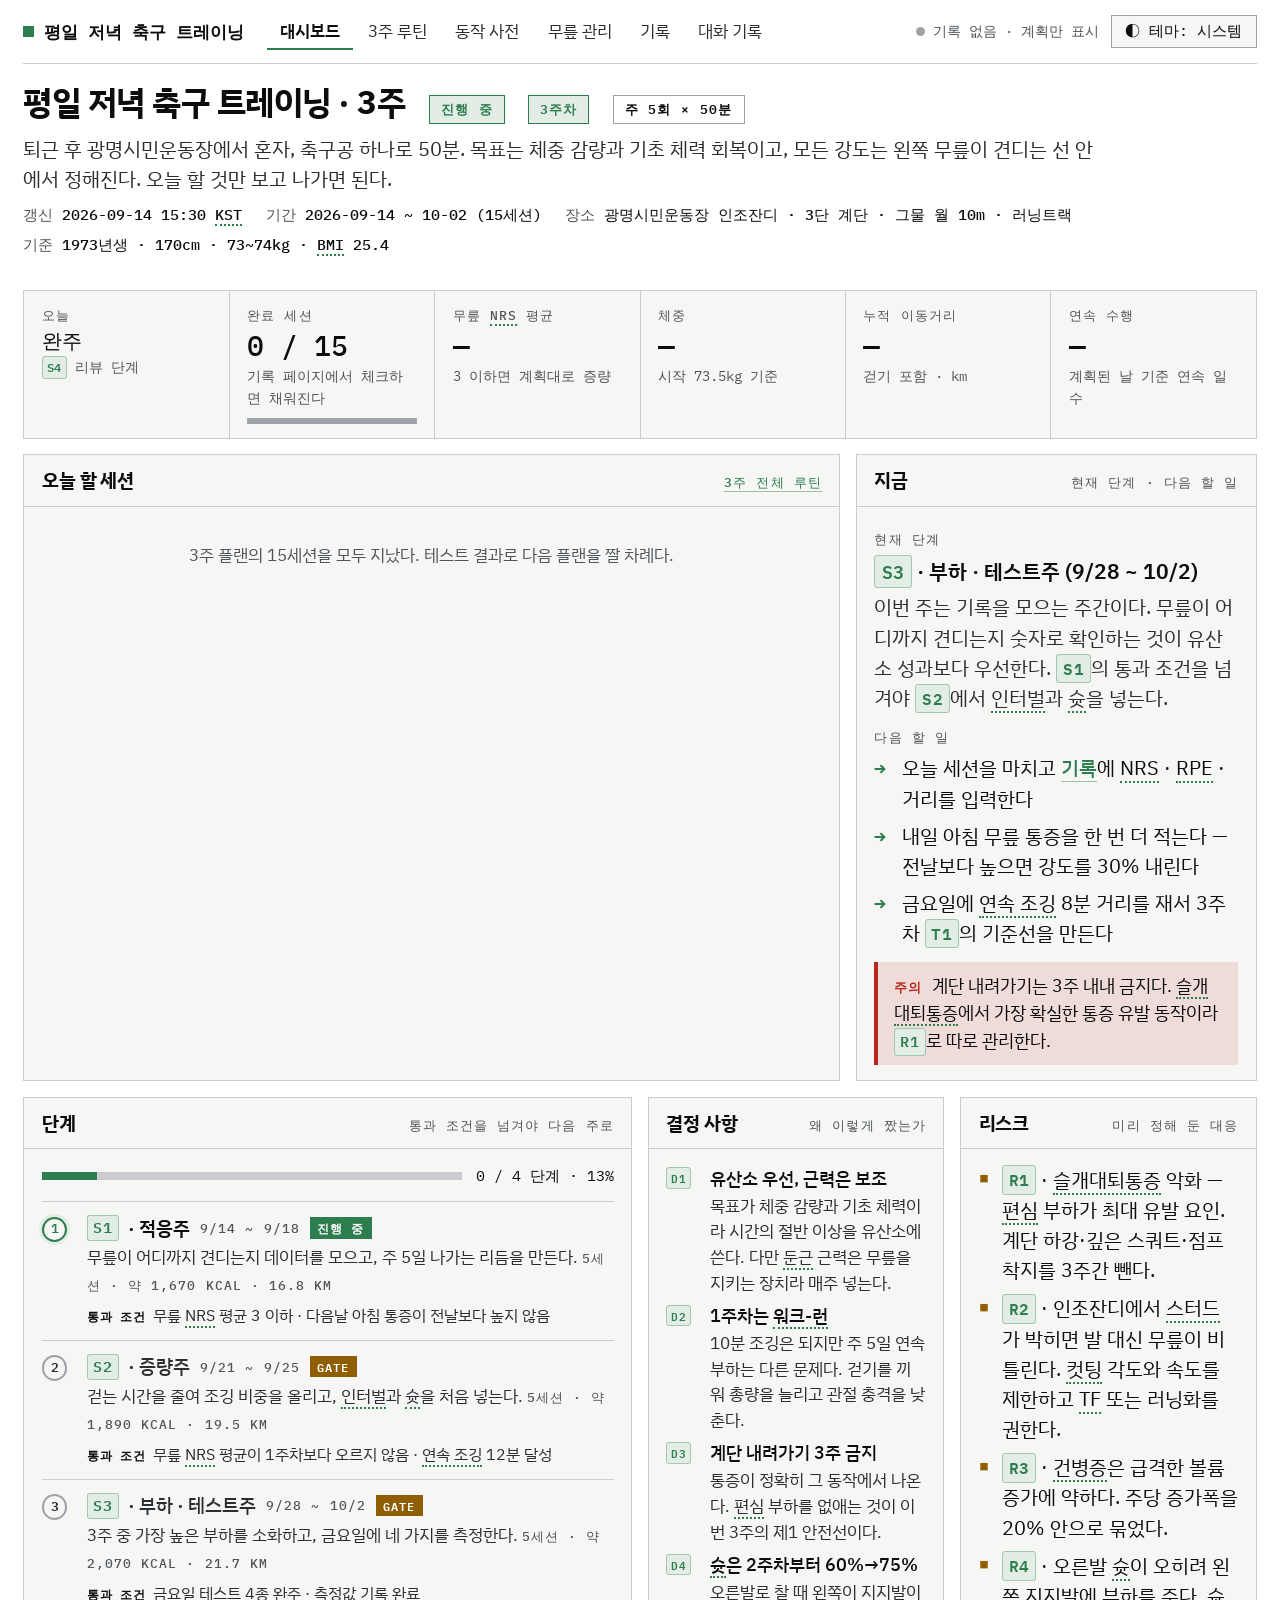
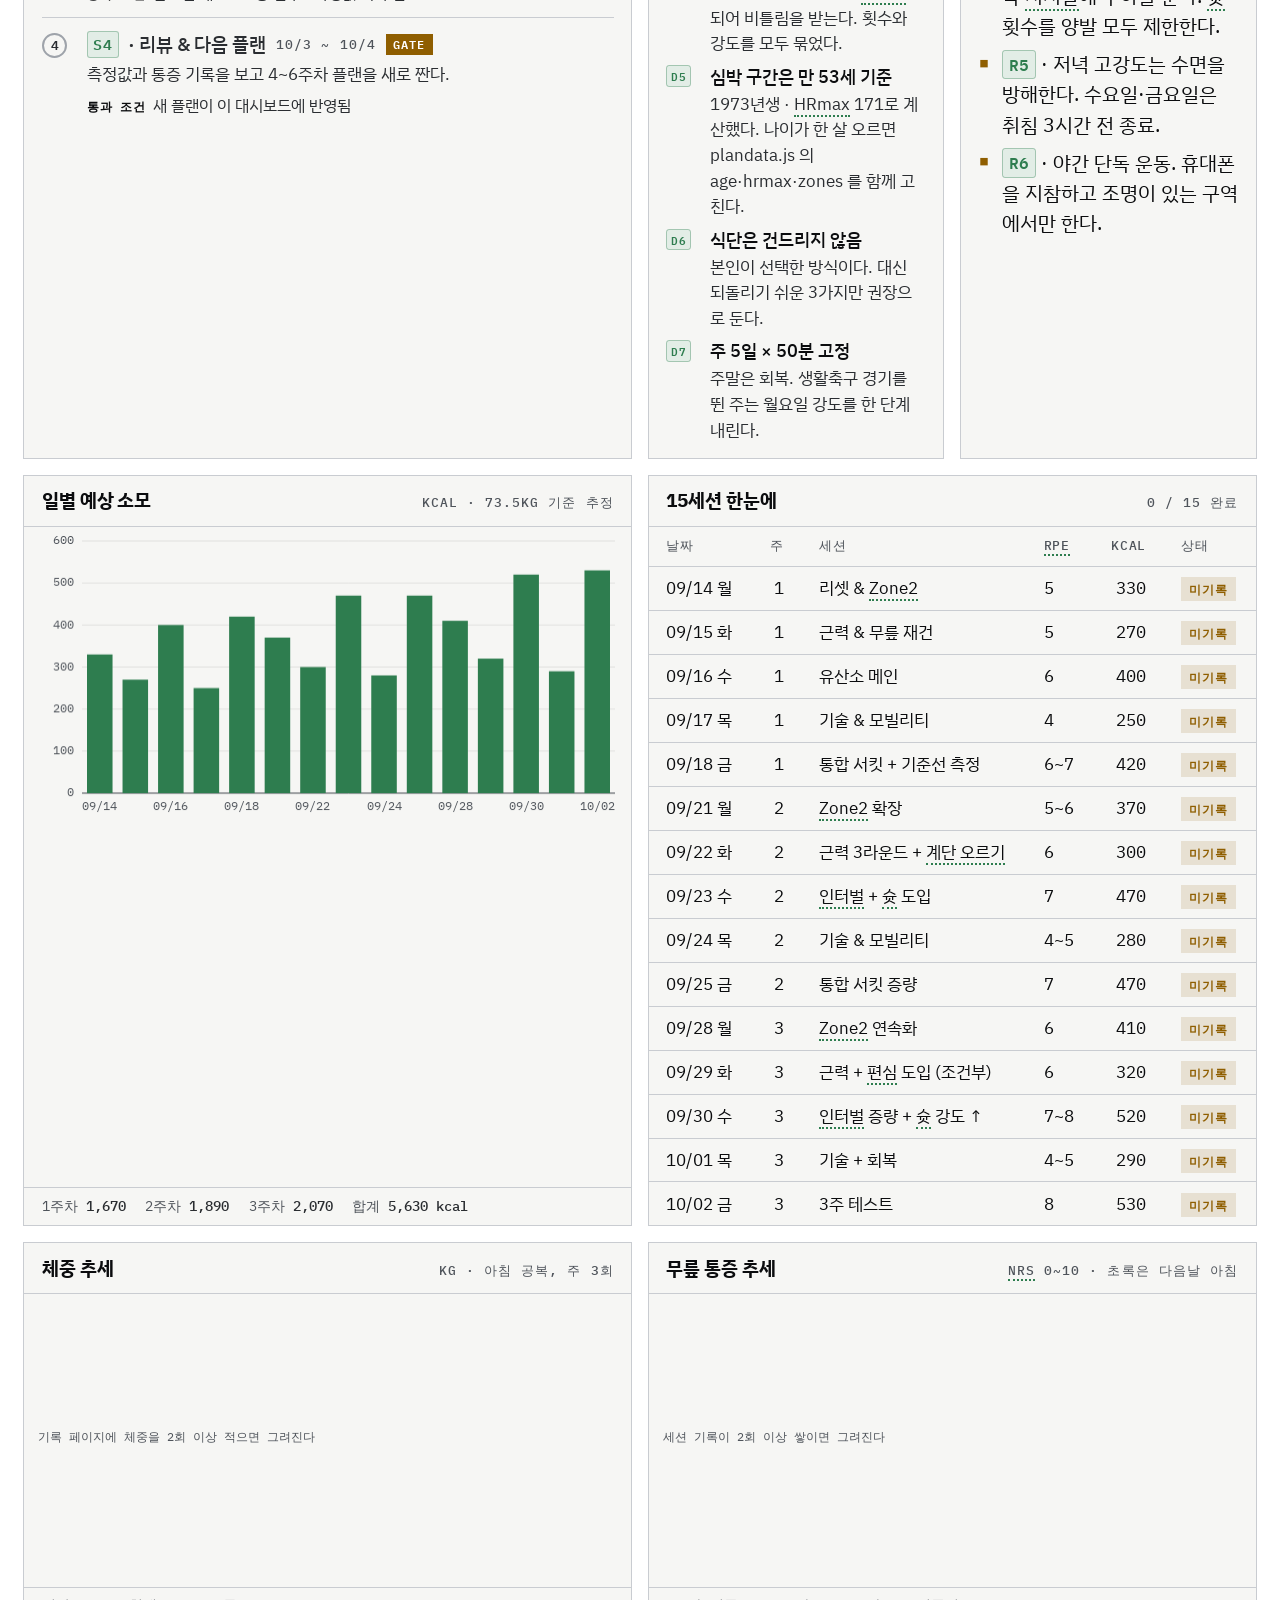
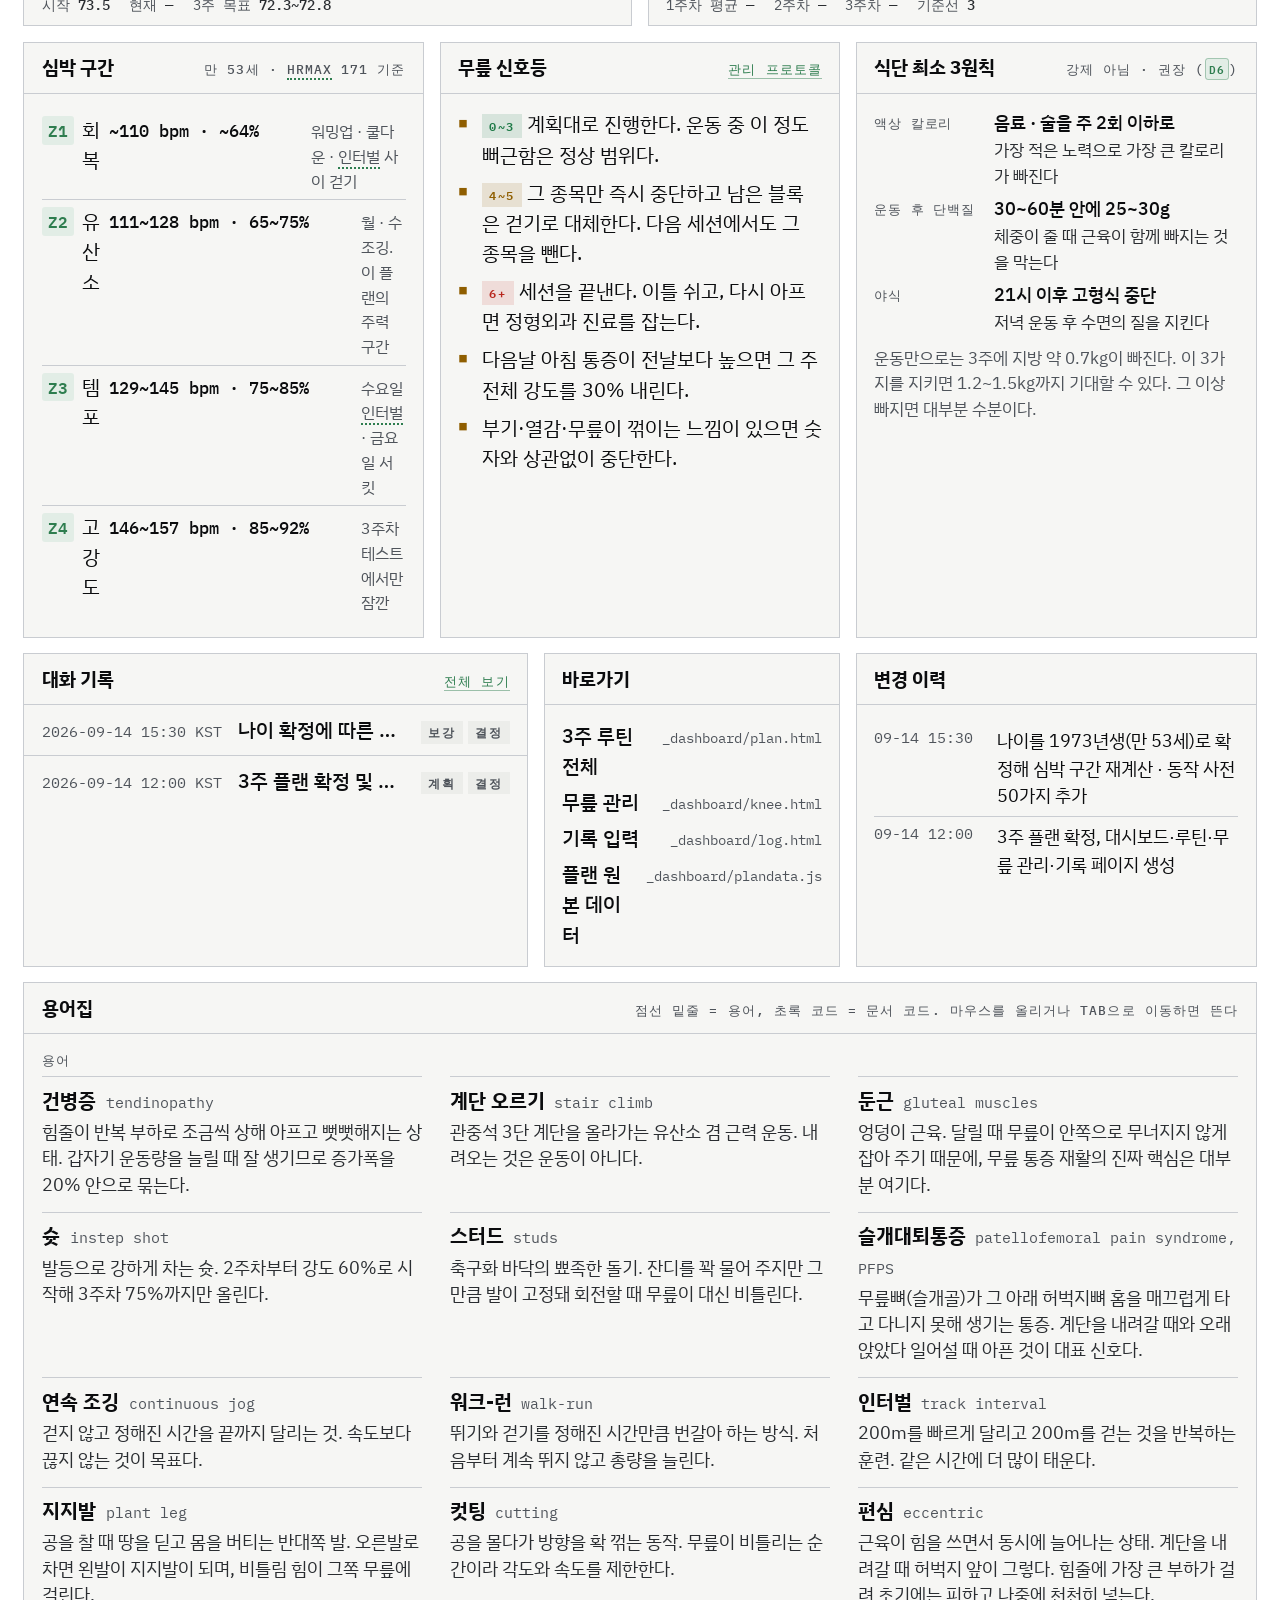
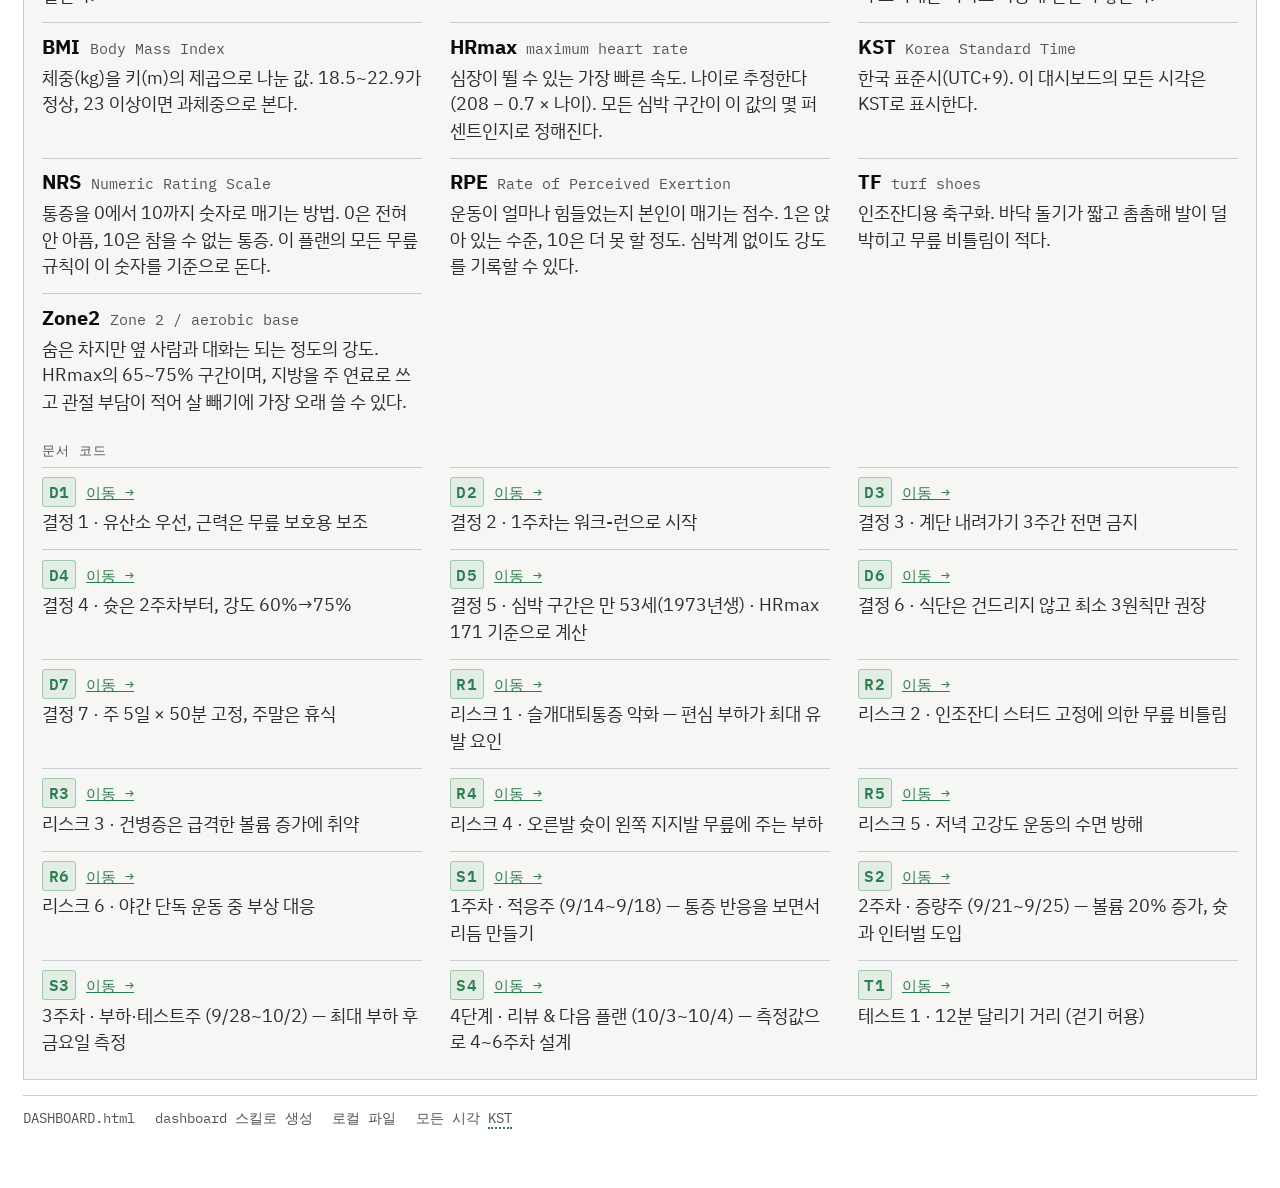
==== index.html @ fad3bba0 "init" ====
<!doctype html>
<html lang="ko">
<head>
<meta charset="utf-8">
<meta name="viewport" content="width=device-width, initial-scale=1">
<title>평일 저녁 축구 트레이닝</title>
<!-- 저장소 주소로 들어왔을 때 대시보드로 보낸다.
     DASHBOARD.html 이 본체이고 이 파일은 입구 역할만 한다 (파일명을 바꾸지 않기 위해). -->
<meta http-equiv="refresh" content="0; url=DASHBOARD.html">
<link rel="canonical" href="DASHBOARD.html">
<style>
body{margin:0;display:grid;place-items:center;min-height:100vh;
  font:500 15px/1.6 system-ui,-apple-system,"Segoe UI",sans-serif;
  background:#f7f7f5;color:#44443f}
@media (prefers-color-scheme:dark){body{background:#17171a;color:#a8a8a2}}
a{color:#2E7D4F}
</style>
</head>
<body>
<p>대시보드로 이동합니다. 넘어가지 않으면 <a href="DASHBOARD.html">여기를 누르세요</a>.</p>
<script>location.replace('DASHBOARD.html');</script>
</body>
</html>
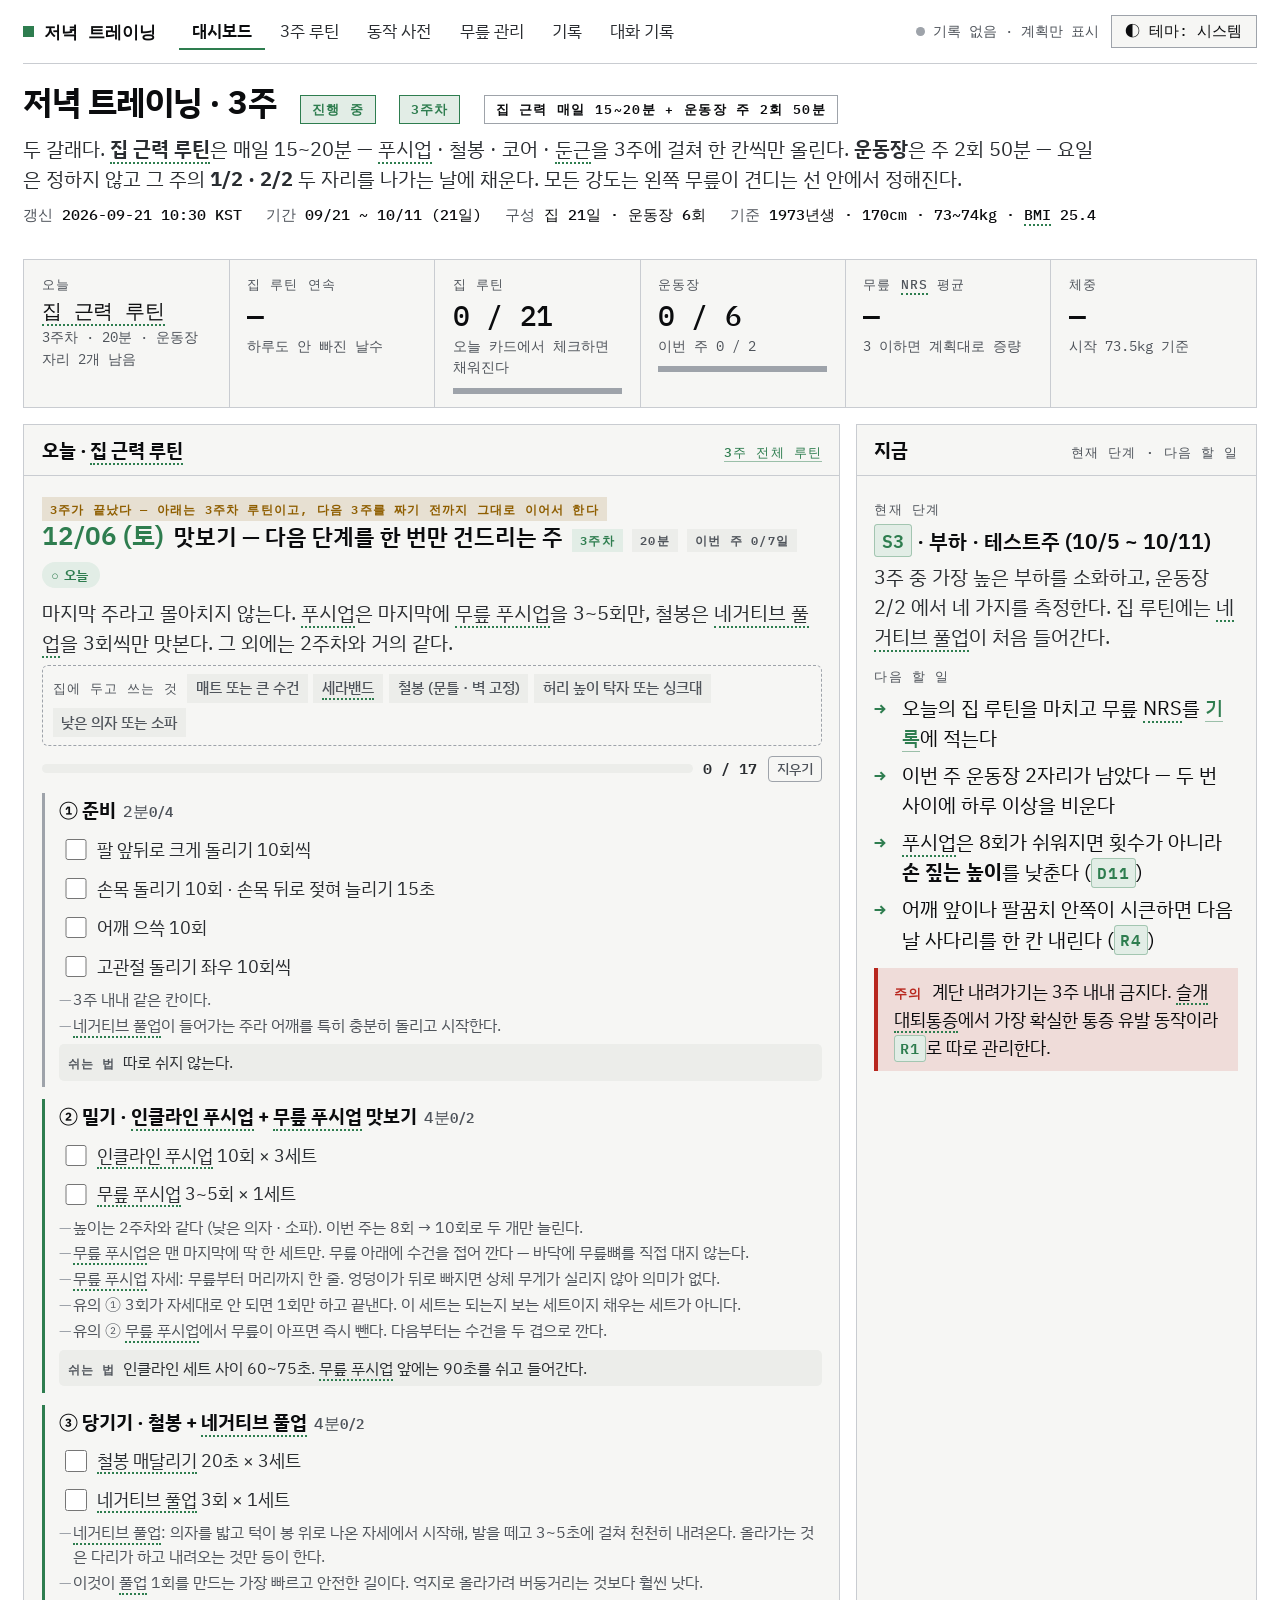
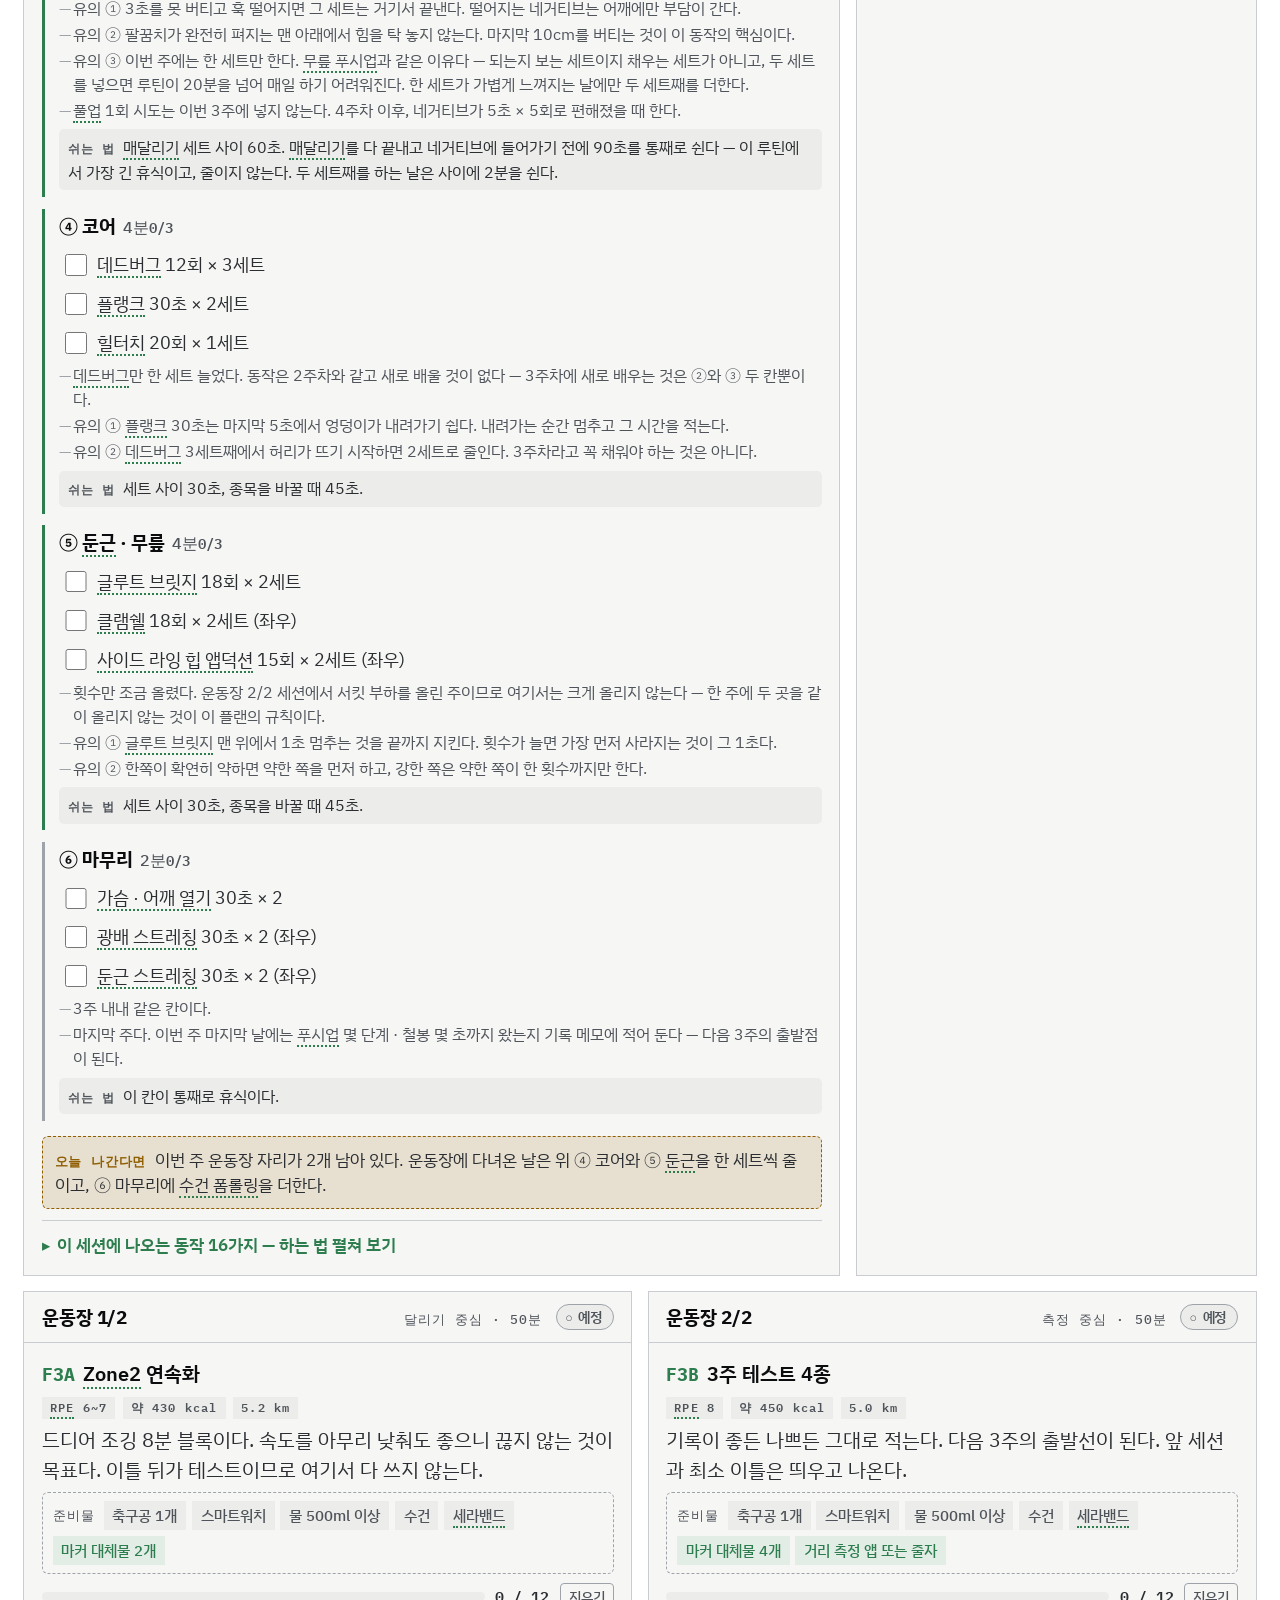
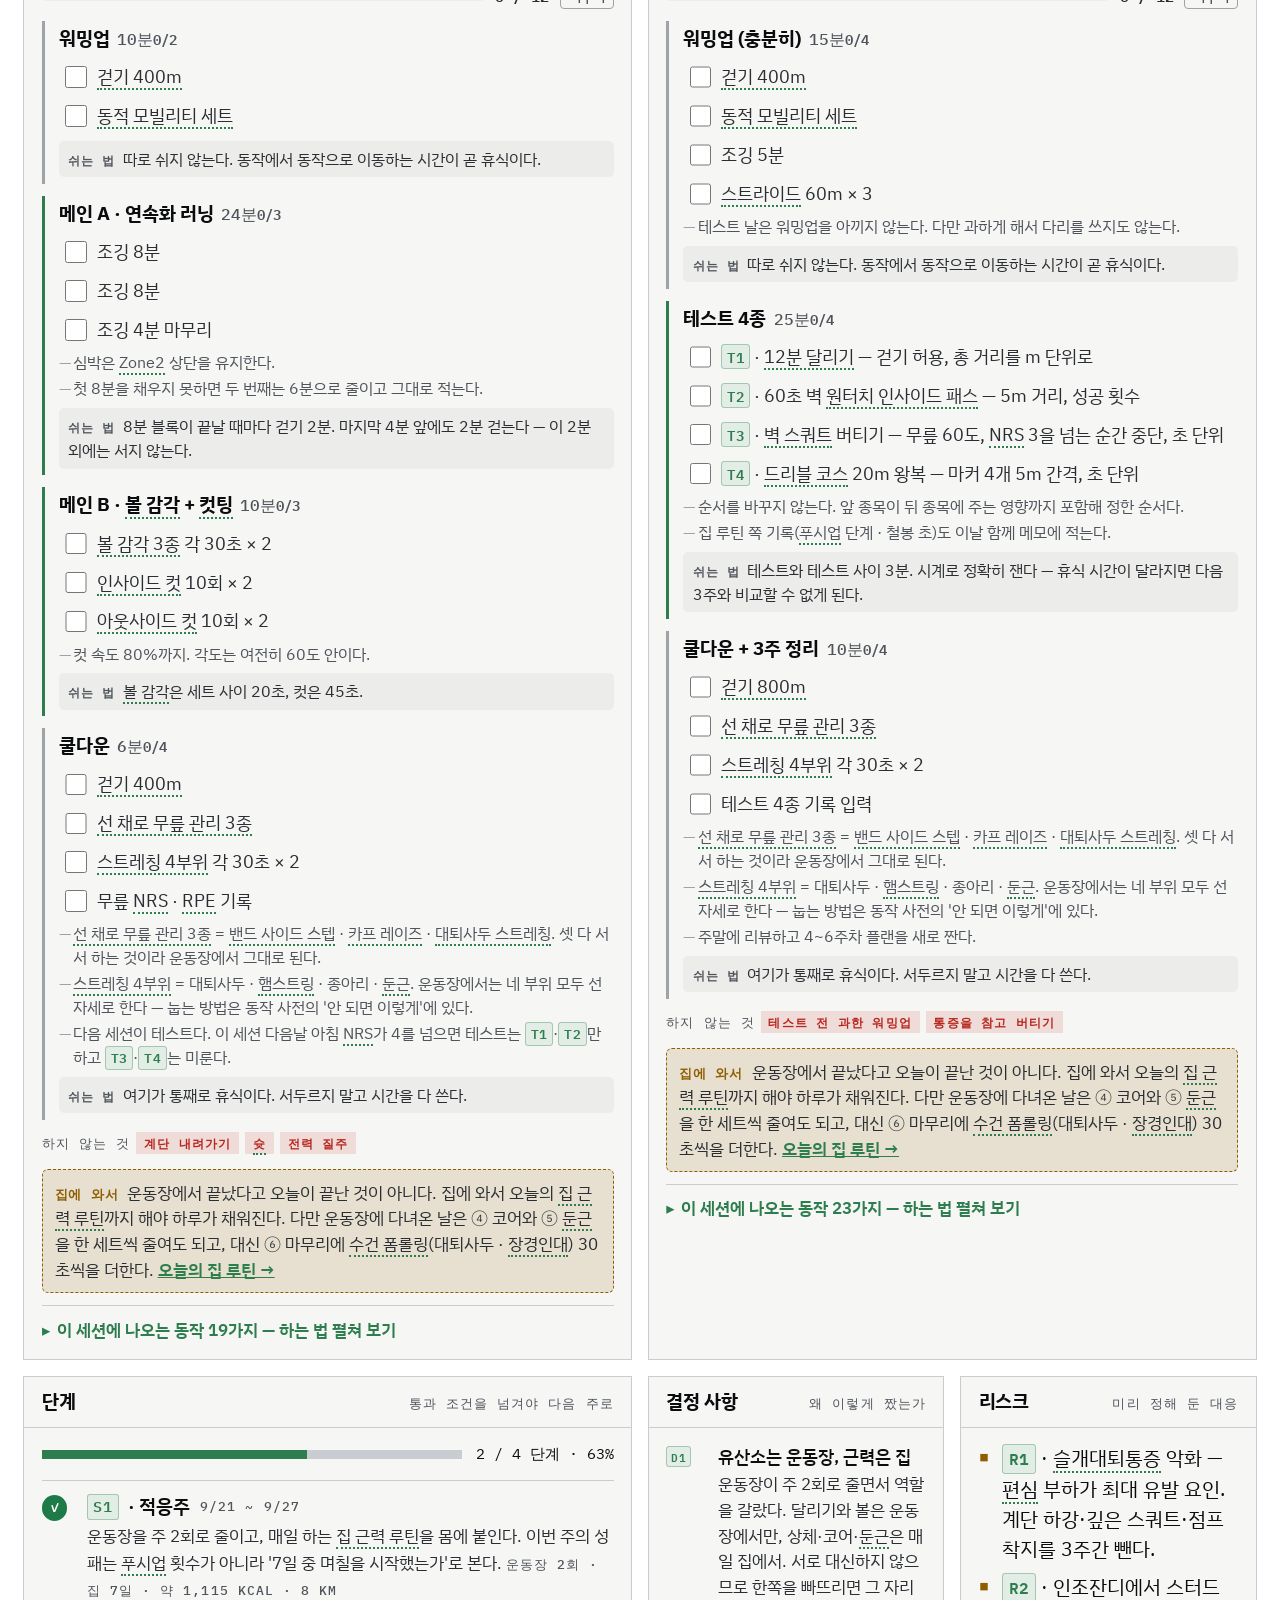
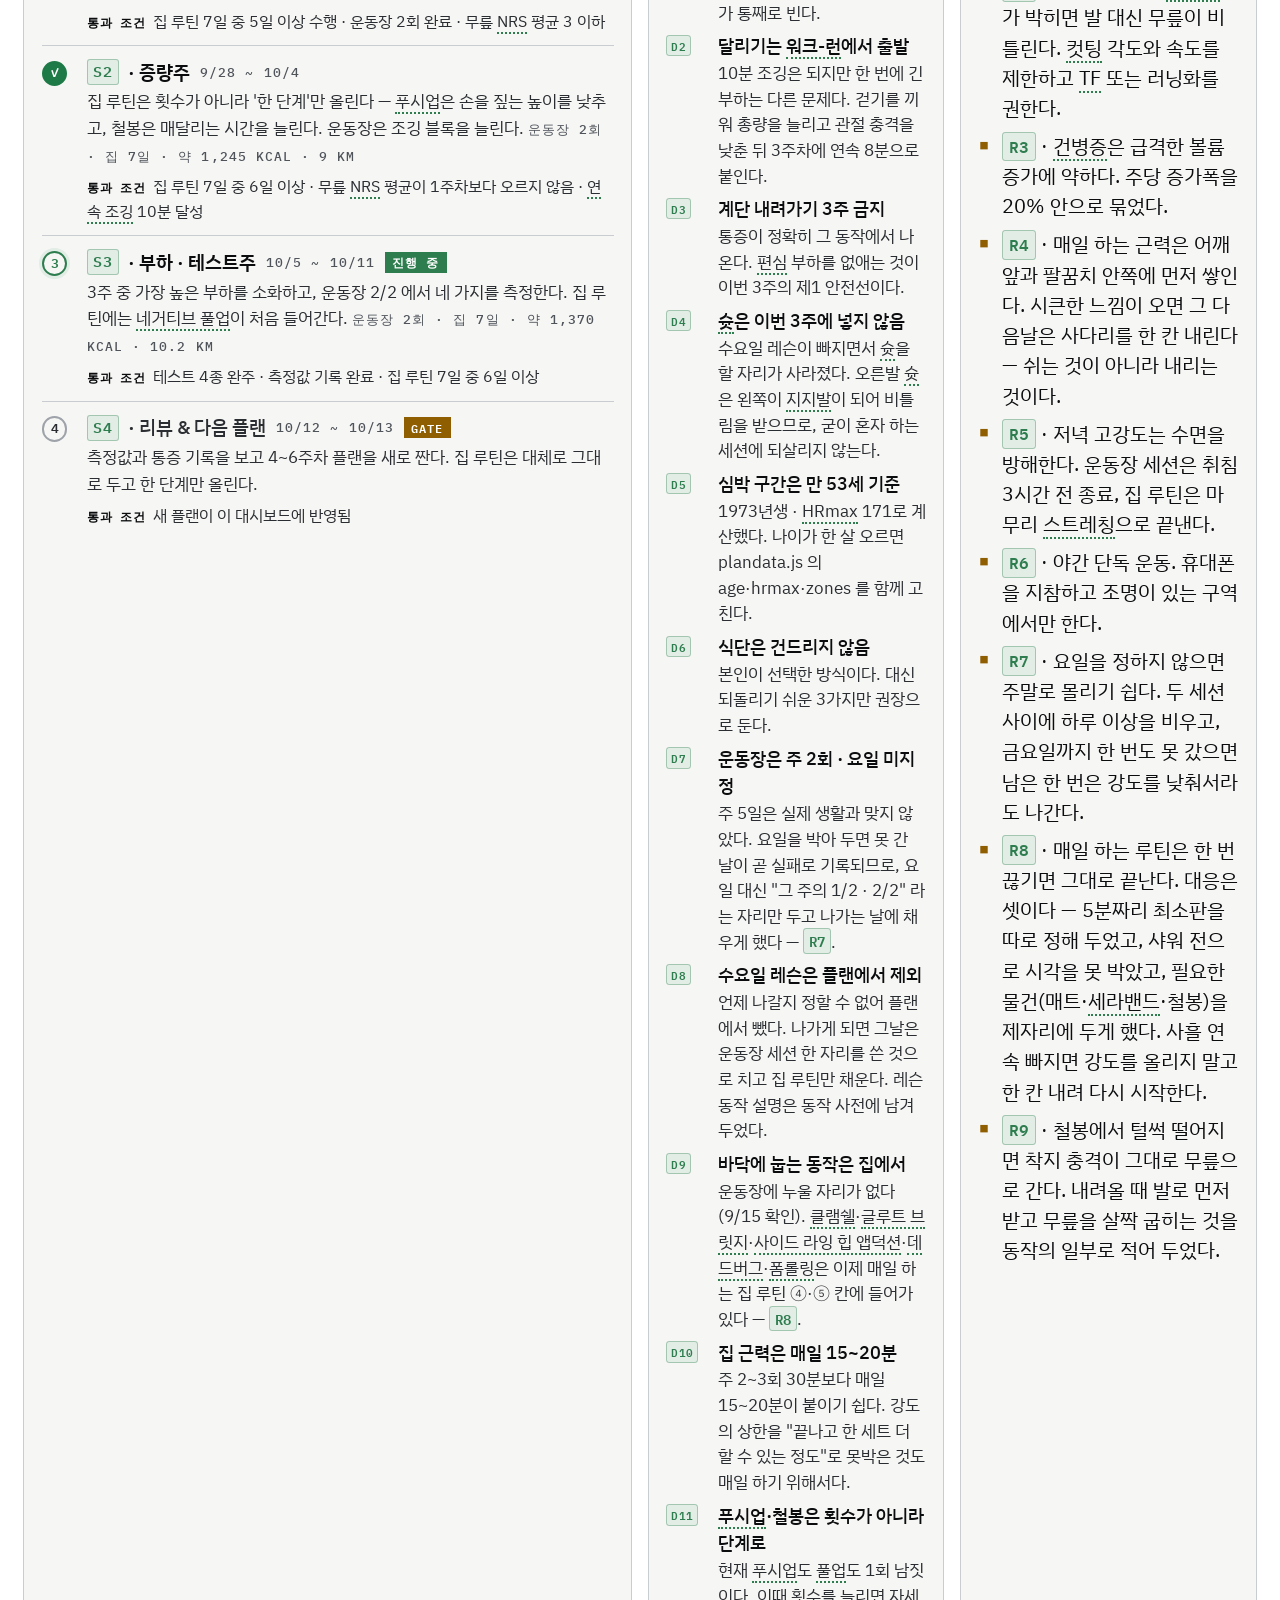
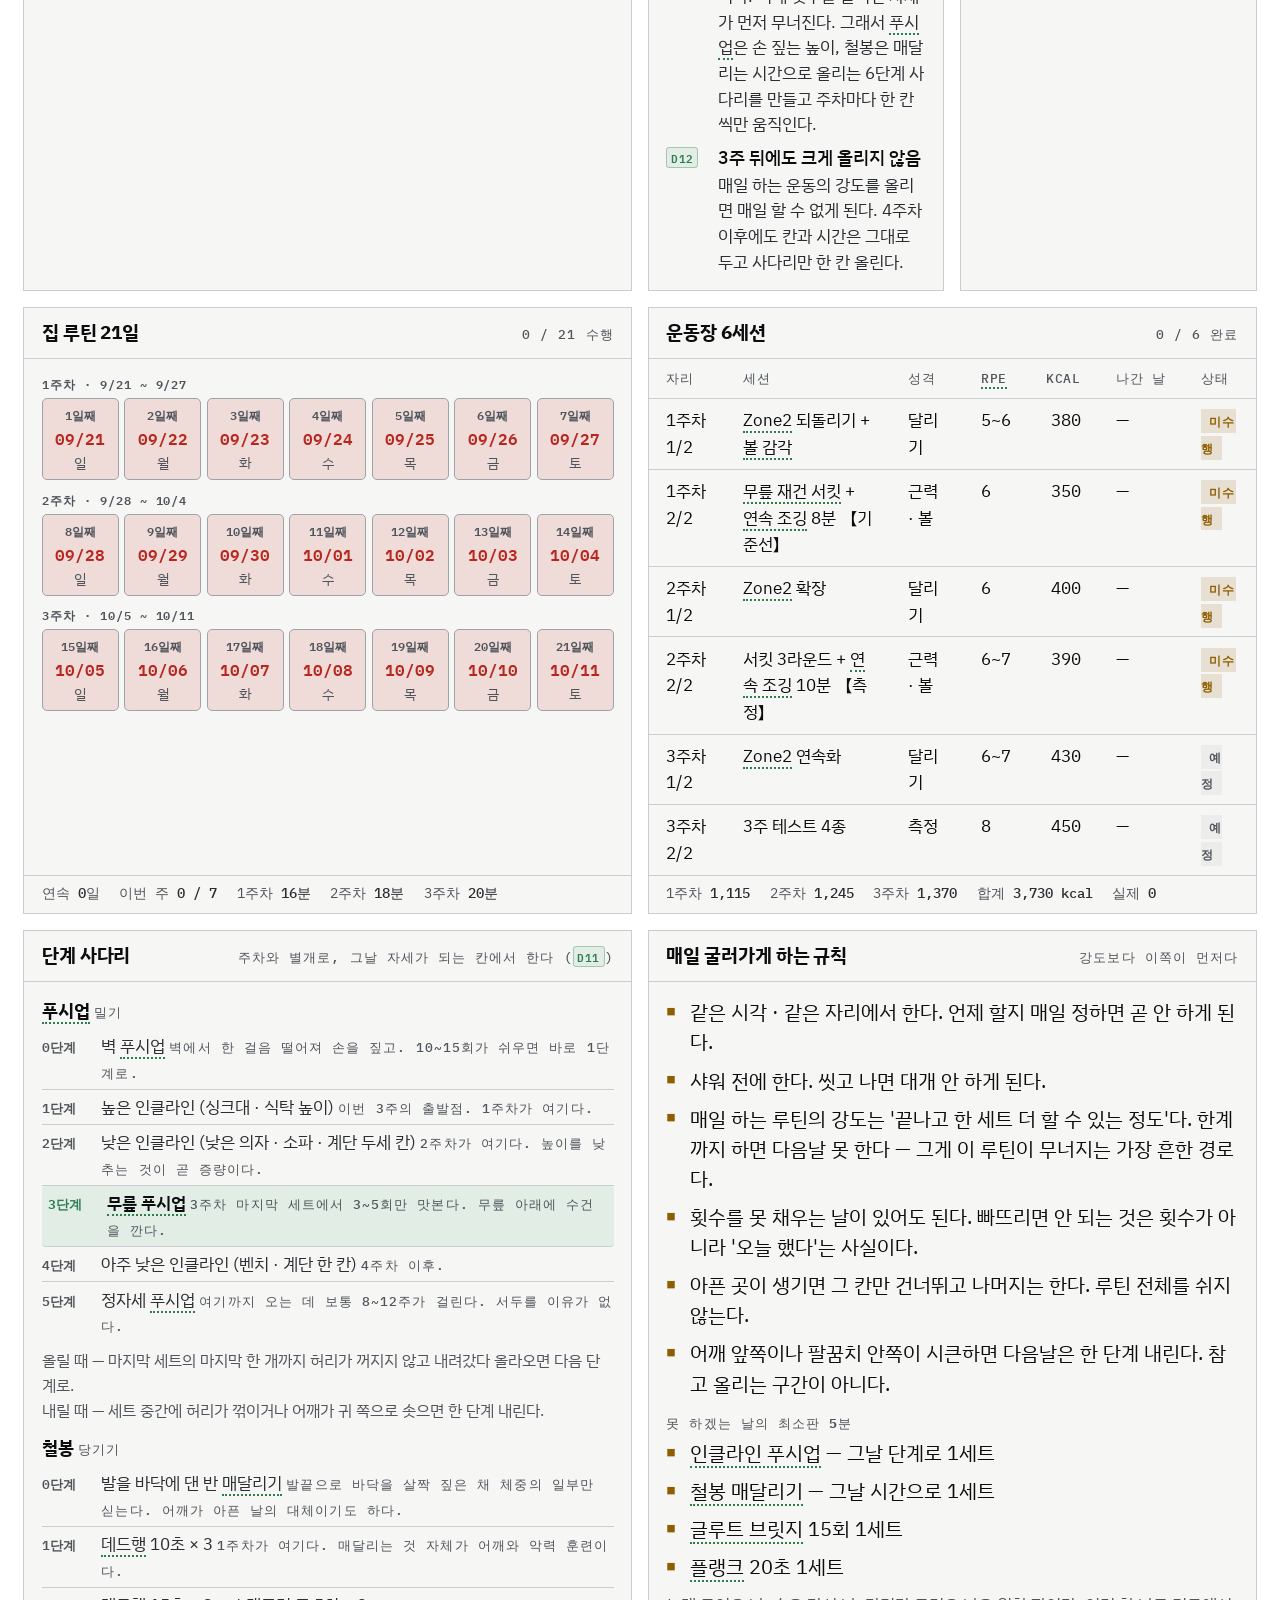
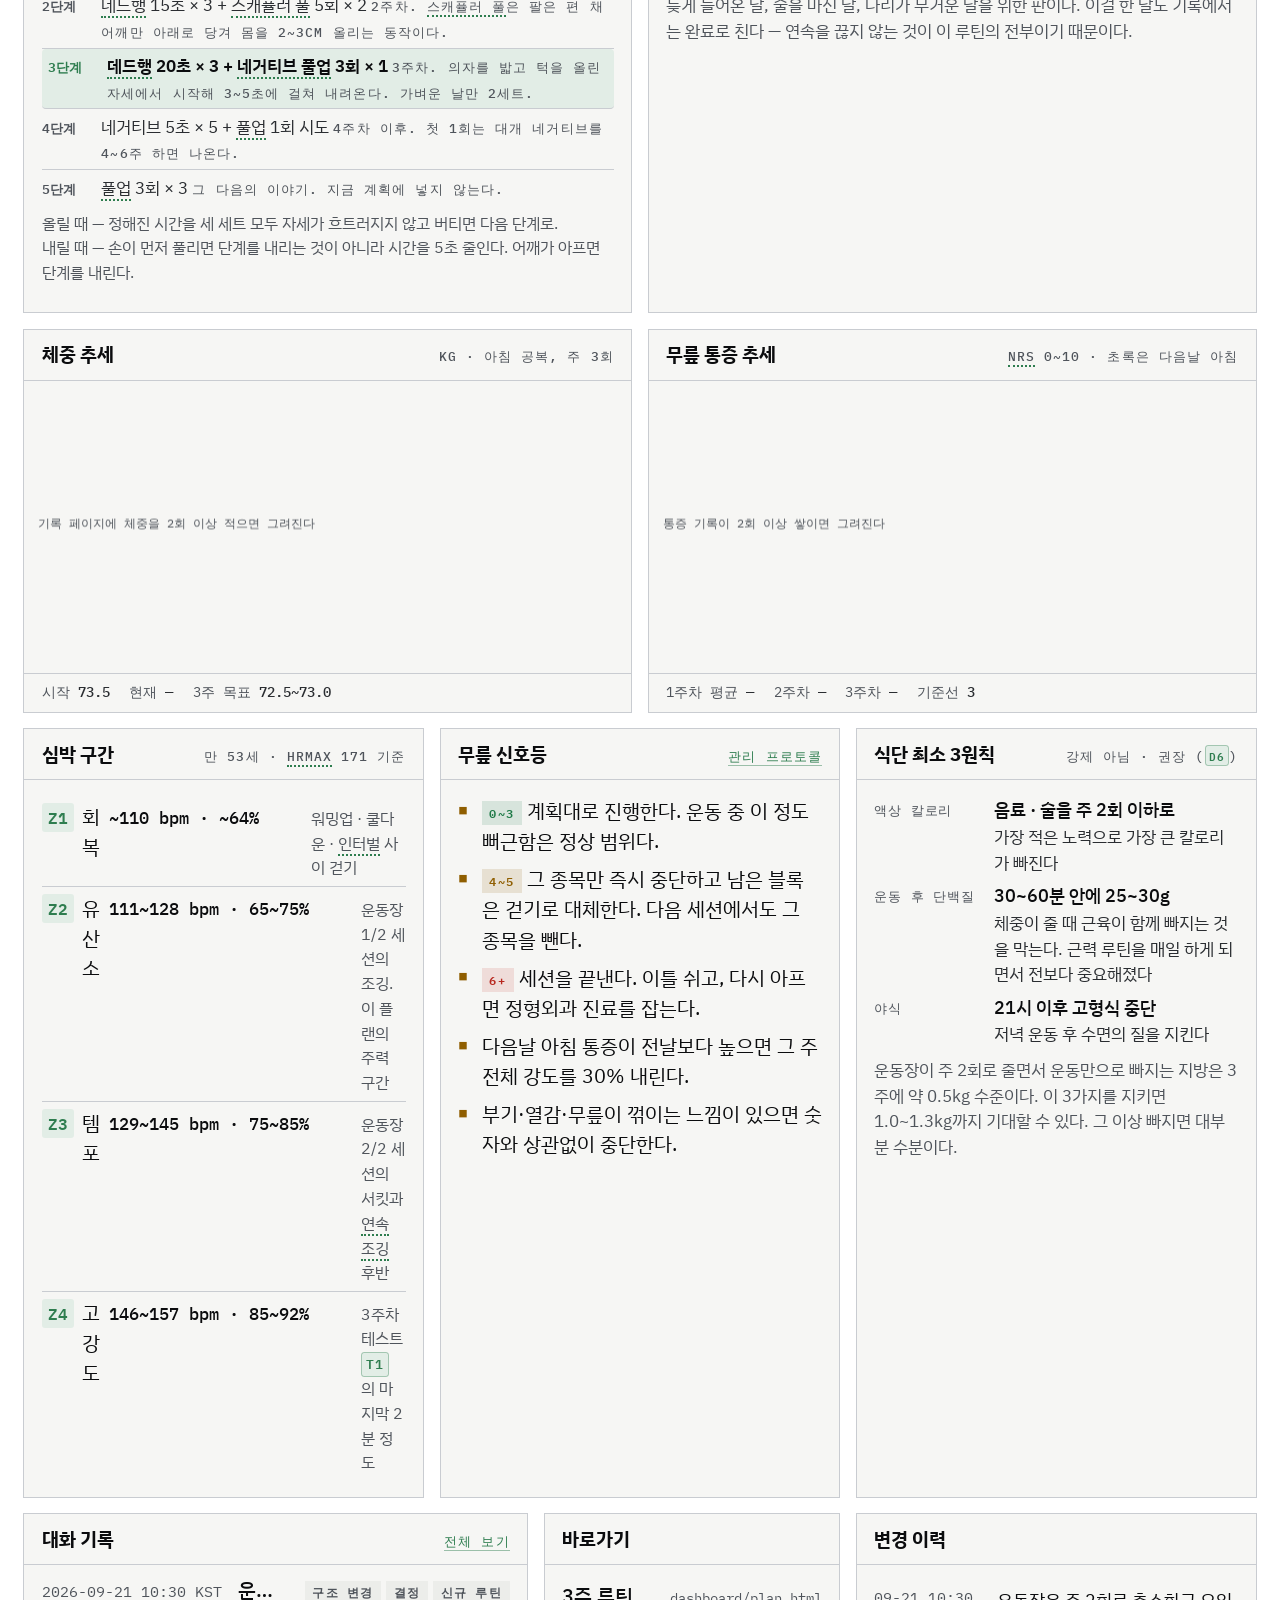
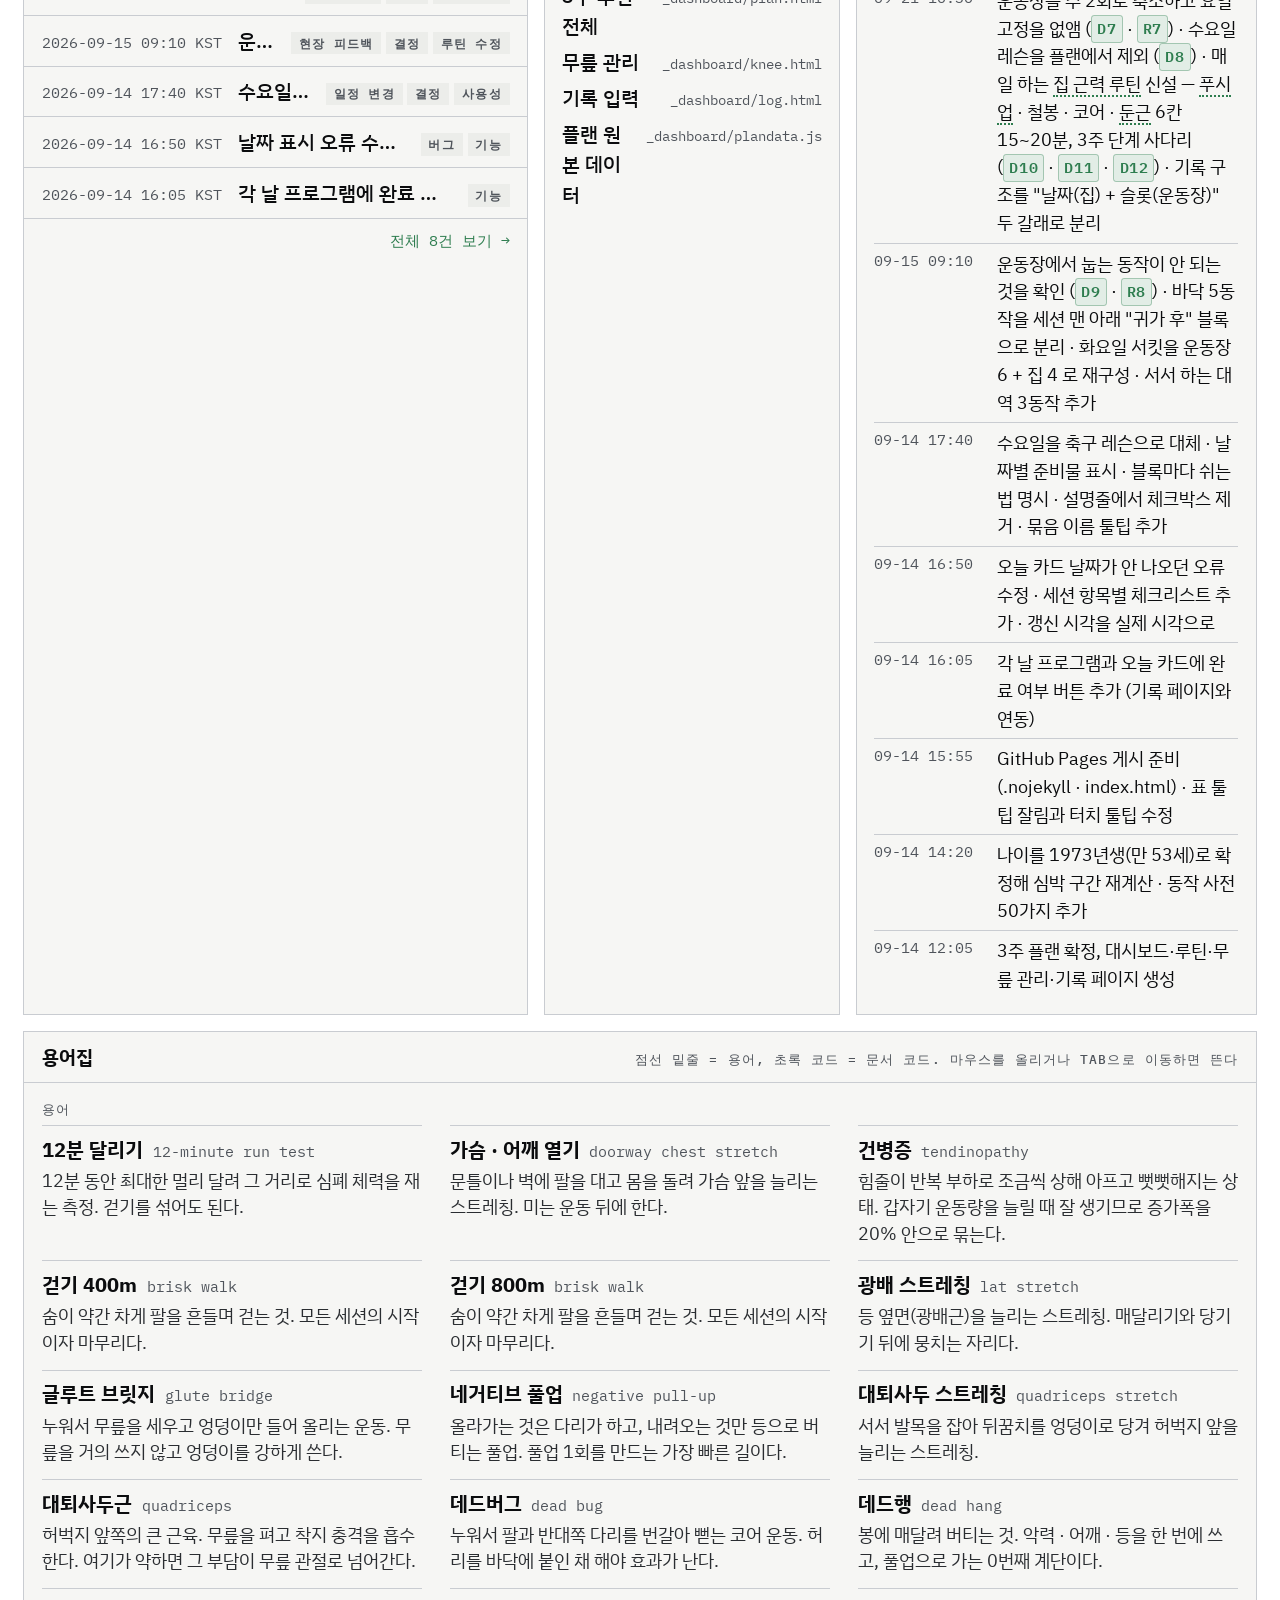
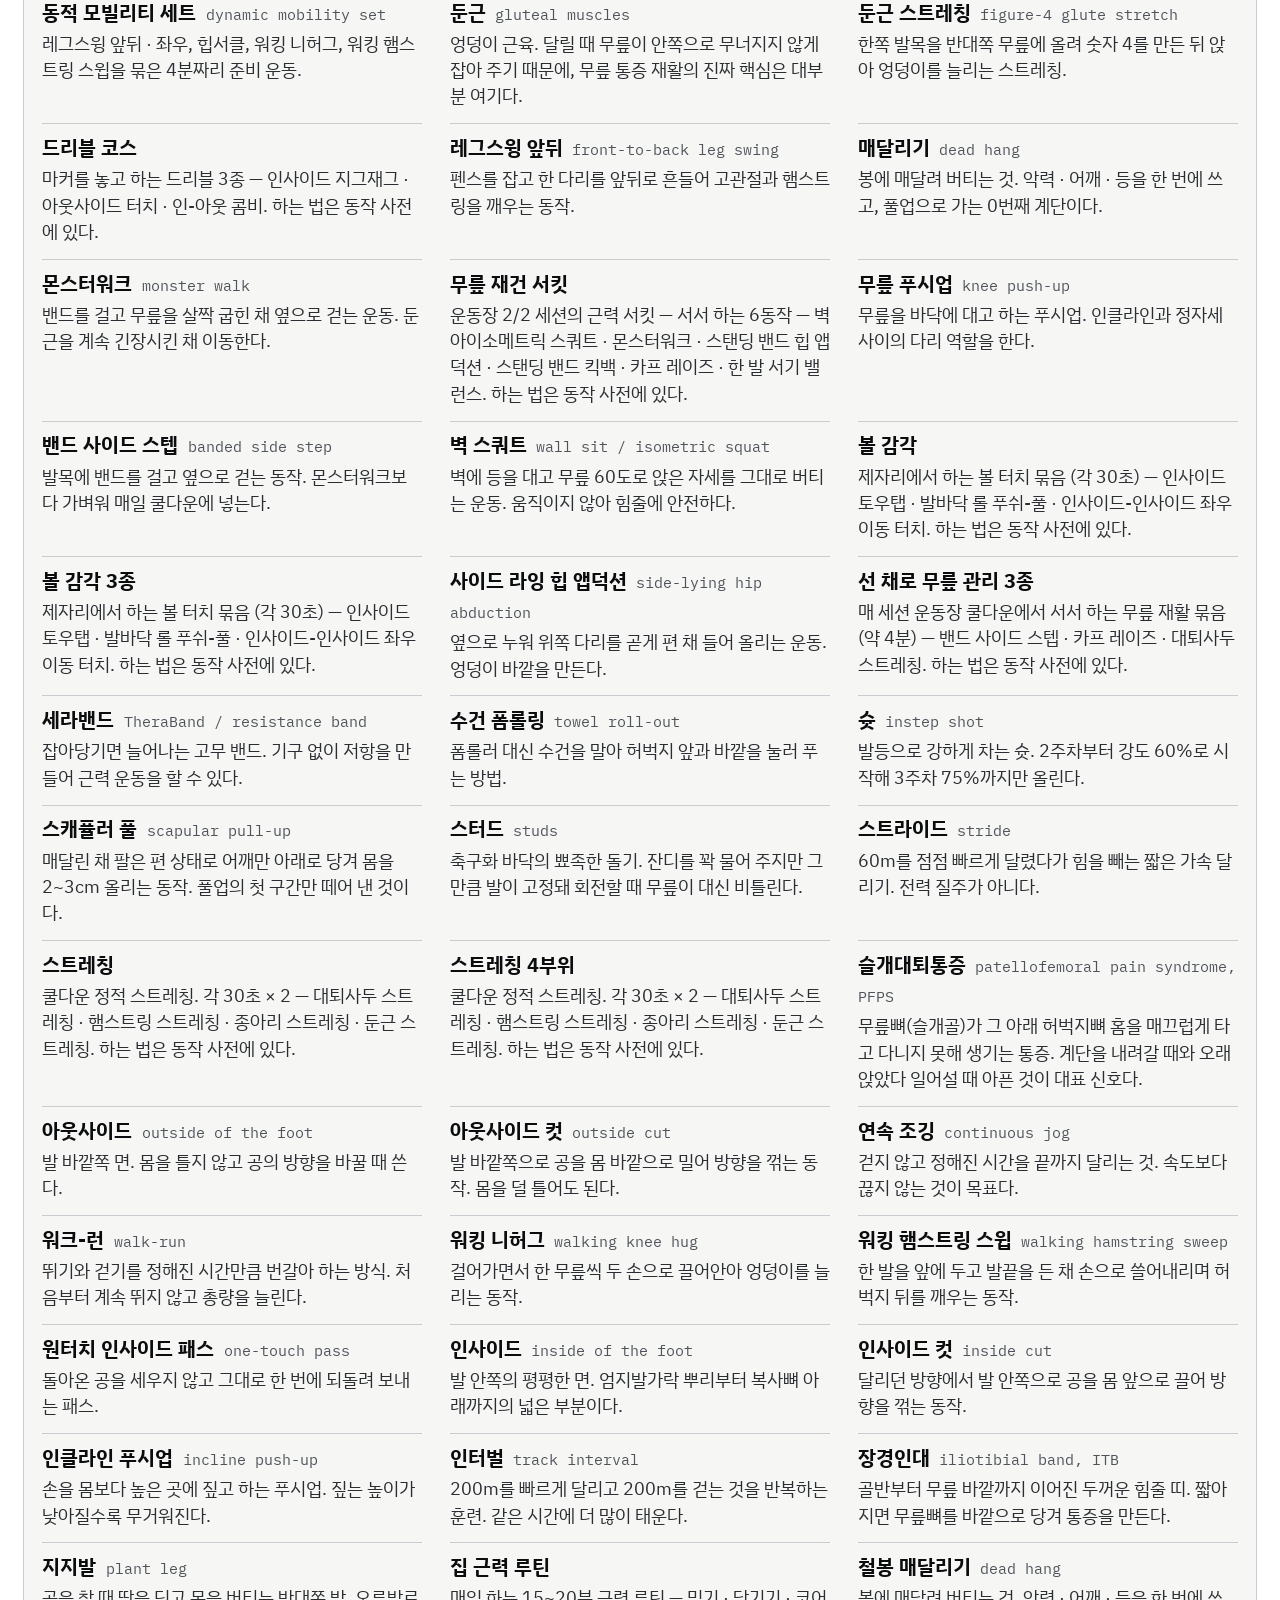
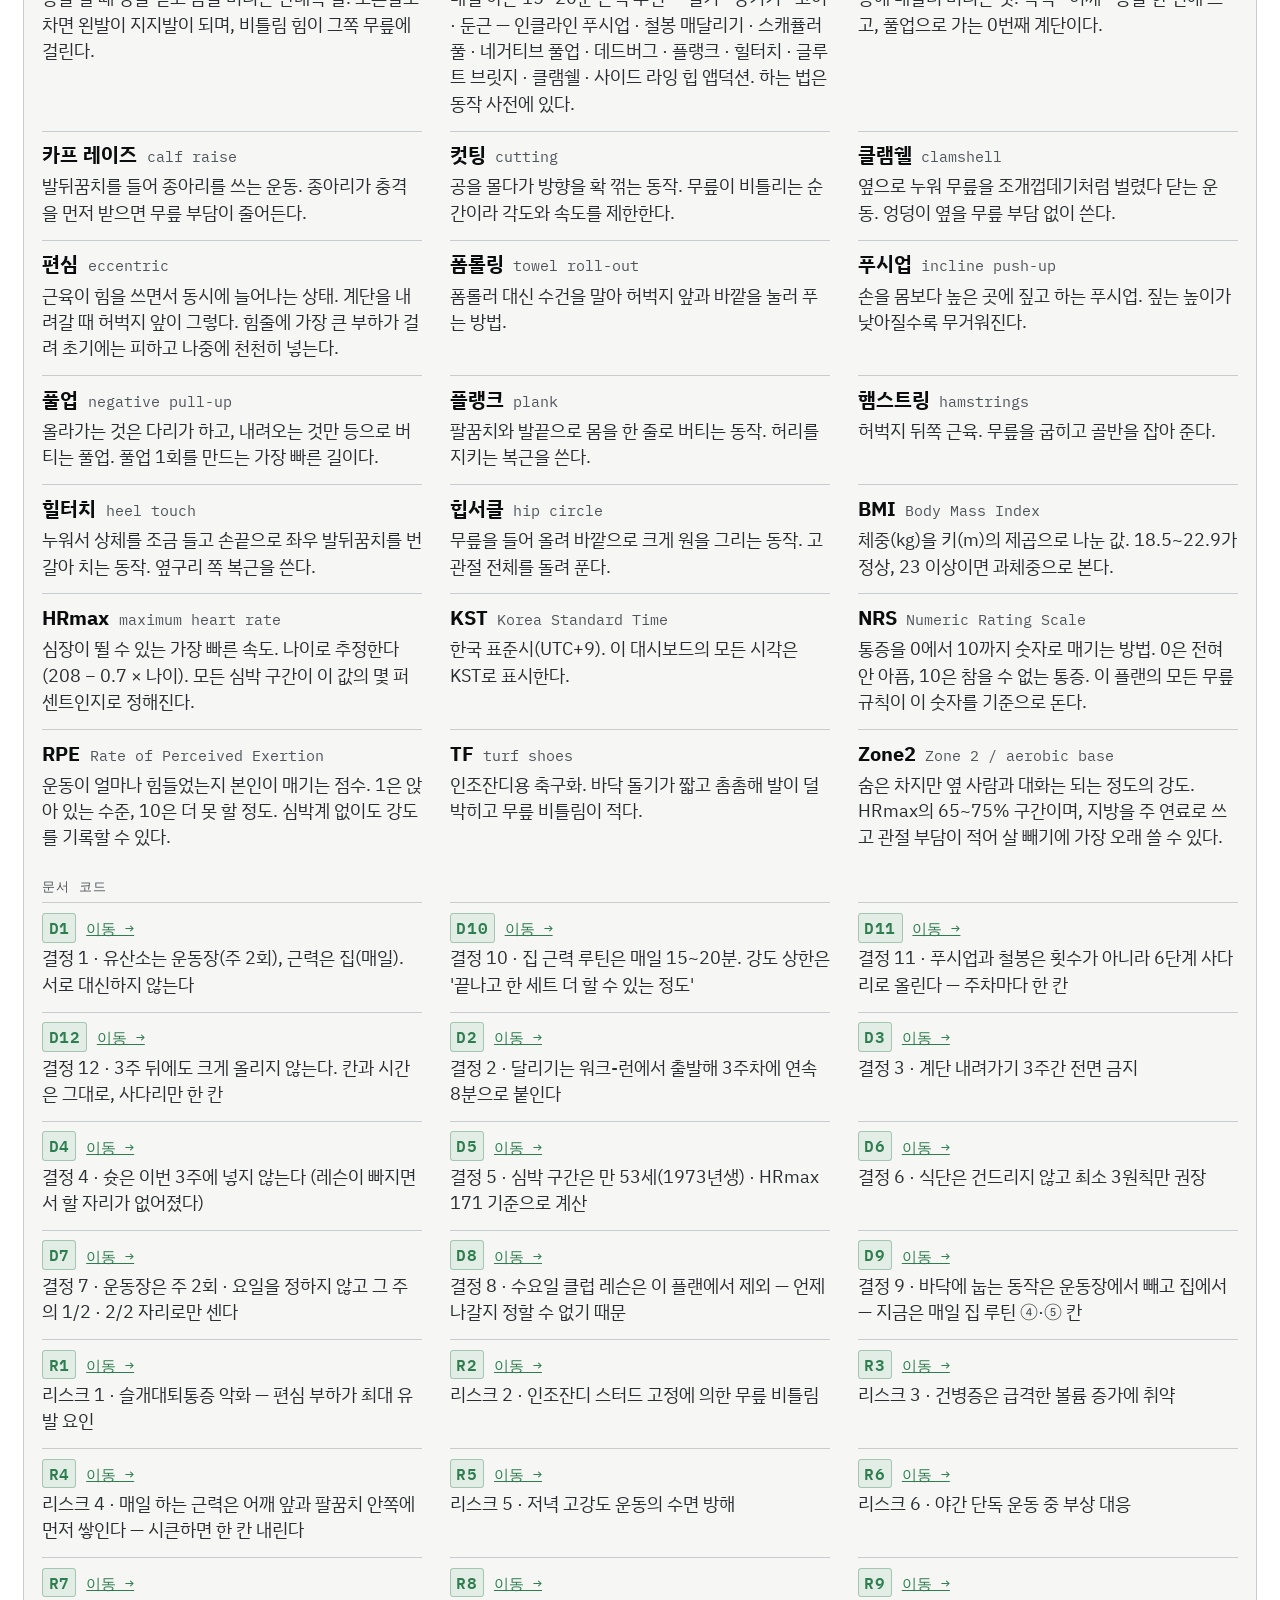
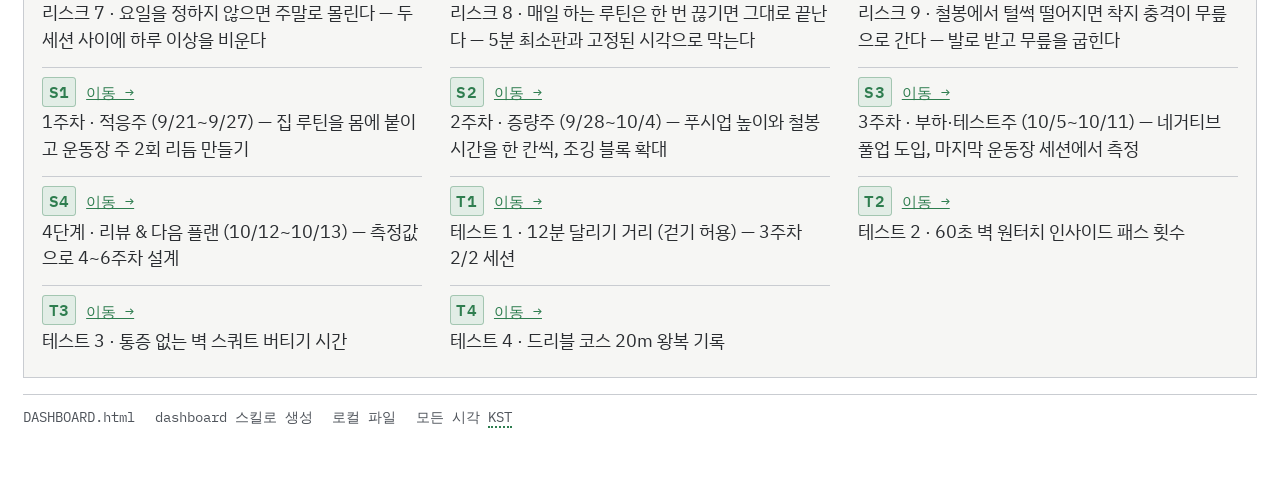
==== commit bdb58651: "운동장을 주 2회로 줄이고 매일 하는 집 근력 루틴을 신설 플랜을 두 갈래로 나눴다. 날짜가 필요한 것(매일 하는 집 루틴)과 필요 없는 것(운동장 세션)을 분리한 것이 이번 변경" ====
--- a/index.html
+++ b/index.html
@@ -3,7 +3,7 @@
 <head>
 <meta charset="utf-8">
 <meta name="viewport" content="width=device-width, initial-scale=1">
-<title>평일 저녁 축구 트레이닝</title>
+<title>저녁 트레이닝</title>
 <!-- 저장소 주소로 들어왔을 때 대시보드로 보낸다.
      DASHBOARD.html 이 본체이고 이 파일은 입구 역할만 한다 (파일명을 바꾸지 않기 위해). -->
 <meta http-equiv="refresh" content="0; url=DASHBOARD.html">
